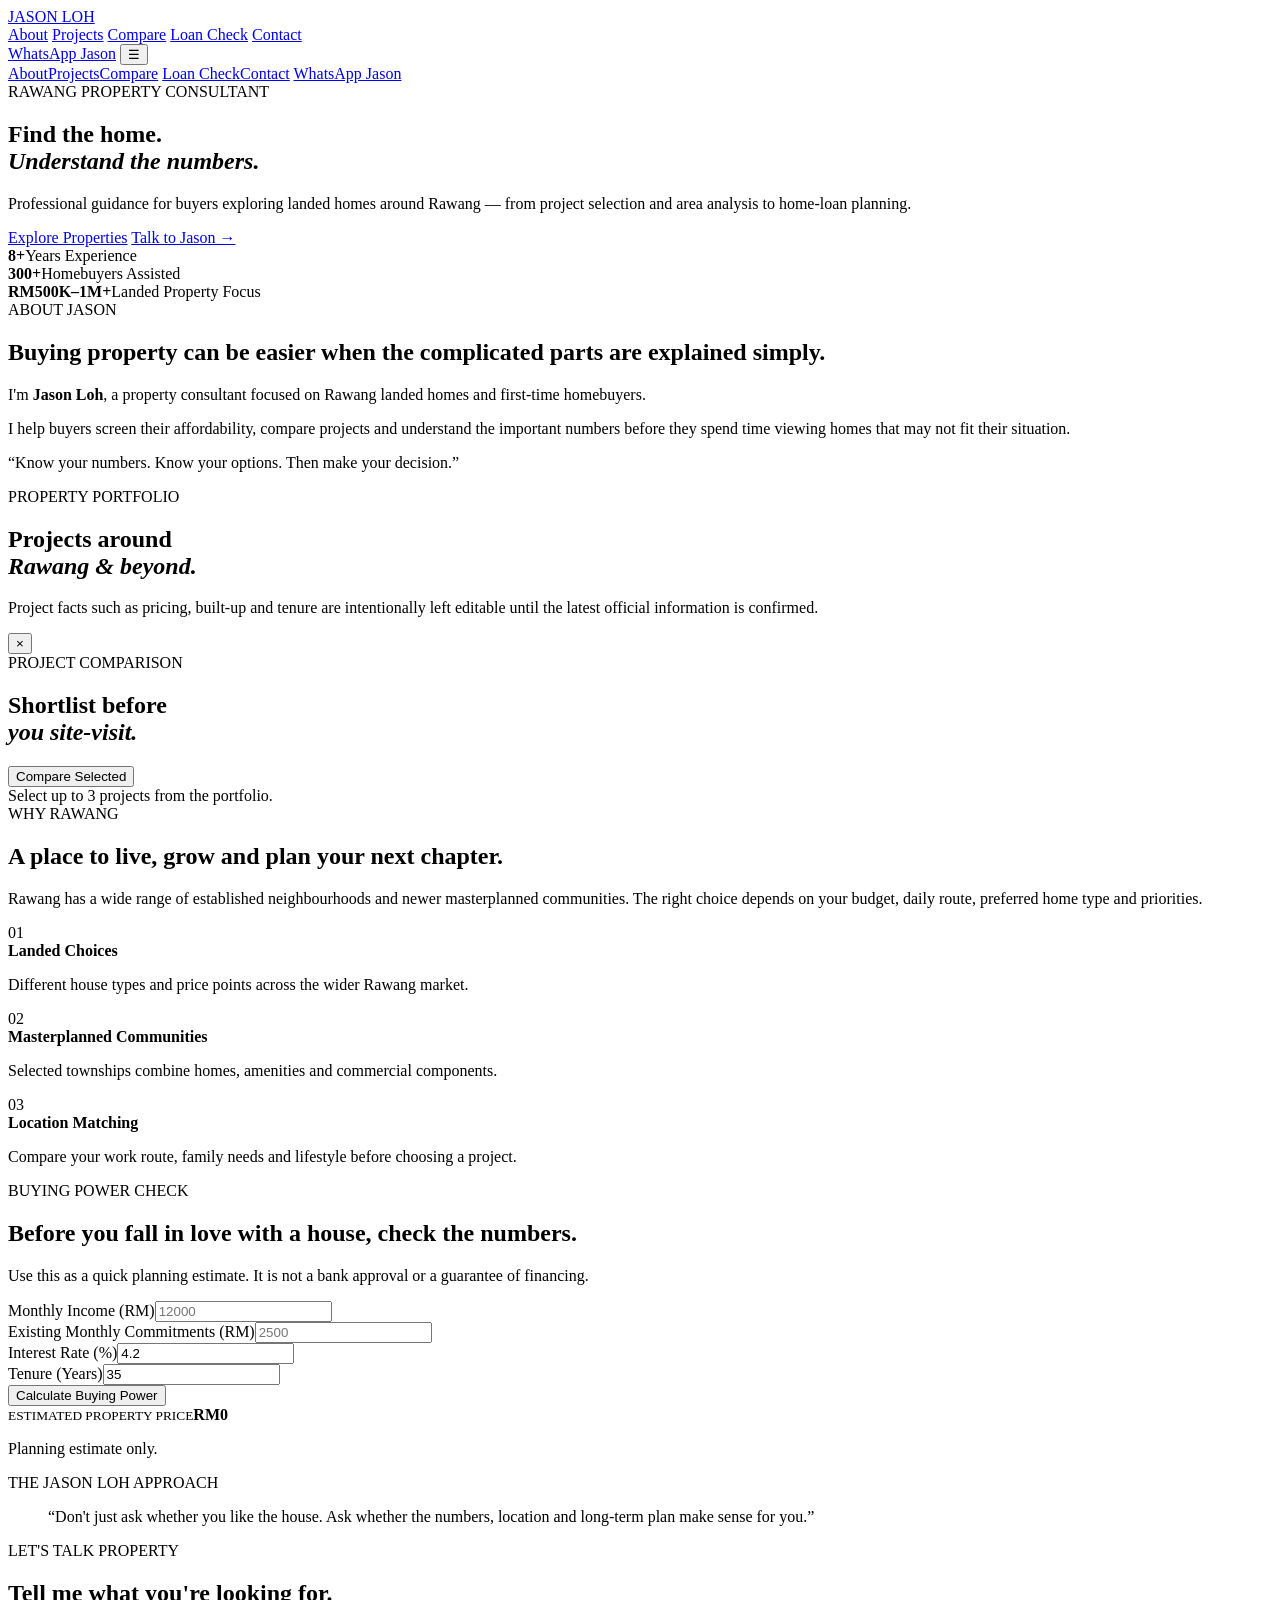
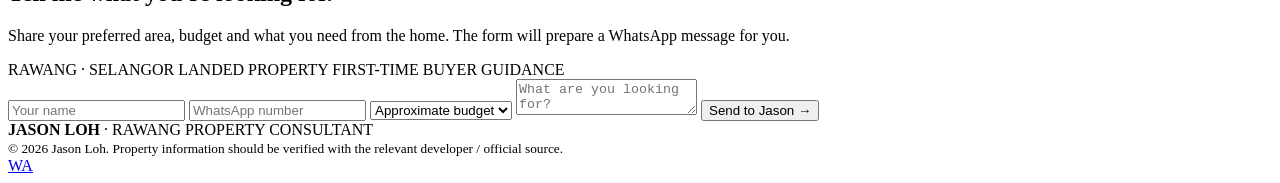
==== index.html @ 3b4d14d6 "Add files via upload" ====
<!DOCTYPE html>
<html lang="en">
<head>
  <meta charset="UTF-8">
  <meta name="viewport" content="width=device-width, initial-scale=1.0">
  <meta name="description" content="Jason Loh — Rawang Property Consultant. Explore landed homes, compare projects and check your estimated buying power.">
  <title>Jason Loh | Rawang Property Consultant</title>
  <link rel="preconnect" href="https://fonts.googleapis.com">
  <link rel="preconnect" href="https://fonts.gstatic.com" crossorigin>
  <link href="https://fonts.googleapis.com/css2?family=DM+Sans:wght@400;500;600;700&family=Playfair+Display:wght@500;600;700&display=swap" rel="stylesheet">
  <link rel="stylesheet" href="css/style.css">
</head>
<body>
<header class="site-header" id="siteHeader">
  <div class="container nav">
    <a class="brand" href="#home">JASON <span>LOH</span></a>
    <nav class="desktop-nav">
      <a href="#about">About</a>
      <a href="#projects">Projects</a>
      <a href="#compare">Compare</a>
      <a href="#loan">Loan Check</a>
      <a href="#contact">Contact</a>
    </nav>
    <a class="nav-whatsapp" data-wa-link href="#">WhatsApp Jason</a>
    <button class="menu-btn" id="menuBtn" aria-label="Open menu">☰</button>
  </div>
  <nav class="mobile-nav" id="mobileNav">
    <a href="#about">About</a><a href="#projects">Projects</a><a href="#compare">Compare</a>
    <a href="#loan">Loan Check</a><a href="#contact">Contact</a>
    <a class="mobile-wa" data-wa-link href="#">WhatsApp Jason</a>
  </nav>
</header>

<main>
<section class="hero" id="home">
  <div class="hero-bg"></div>
  <div class="container hero-inner">
    <div class="hero-copy">
      <div class="eyebrow light">RAWANG PROPERTY CONSULTANT</div>
      <h1>Find the home.<br><em>Understand the numbers.</em></h1>
      <p>Professional guidance for buyers exploring landed homes around Rawang — from project selection and area analysis to home-loan planning.</p>
      <div class="hero-actions">
        <a class="btn btn-light" href="#projects">Explore Properties</a>
        <a class="btn btn-outline-light" data-wa-link href="#">Talk to Jason →</a>
      </div>
      <div class="hero-stats">
        <div><b>8+</b><span>Years Experience</span></div>
        <div><b>300+</b><span>Homebuyers Assisted</span></div>
        <div><b>RM500K–1M+</b><span>Landed Property Focus</span></div>
      </div>
    </div>
  </div>
</section>

<section class="section" id="about">
  <div class="container split">
    <div>
      <div class="eyebrow">ABOUT JASON</div>
      <h2>Buying property can be easier when the complicated parts are explained simply.</h2>
    </div>
    <div class="body-copy">
      <p>I'm <strong>Jason Loh</strong>, a property consultant focused on Rawang landed homes and first-time homebuyers.</p>
      <p>I help buyers screen their affordability, compare projects and understand the important numbers before they spend time viewing homes that may not fit their situation.</p>
      <p class="quote-line">“Know your numbers. Know your options. Then make your decision.”</p>
    </div>
  </div>
</section>

<section class="section dark" id="projects">
  <div class="container">
    <div class="section-top">
      <div>
        <div class="eyebrow muted">PROPERTY PORTFOLIO</div>
        <h2>Projects around<br><em>Rawang & beyond.</em></h2>
      </div>
      <p class="section-note">Project facts such as pricing, built-up and tenure are intentionally left editable until the latest official information is confirmed.</p>
    </div>
    <div class="project-grid" id="projectGrid"></div><div class="project-modal" id="projectModal" aria-hidden="true"><div class="modal-panel"><button class="modal-close" id="modalClose">×</button><div id="modalContent"></div></div></div>
  </div>
</section>

<section class="section compare-section" id="compare">
  <div class="container">
    <div class="section-top">
      <div>
        <div class="eyebrow">PROJECT COMPARISON</div>
        <h2>Shortlist before<br><em>you site-visit.</em></h2>
      </div>
      <button class="btn btn-dark" id="compareBtn">Compare Selected</button>
    </div>
    <div class="selected-hint" id="selectedHint">Select up to 3 projects from the portfolio.</div>
    <div class="compare-table-wrap">
      <table class="compare-table">
        <thead id="compareHead"></thead>
        <tbody id="compareBody"></tbody>
      </table>
    </div>
  </div>
</section>

<section class="section" id="rawang">
  <div class="container split rawang-block">
    <div>
      <div class="eyebrow">WHY RAWANG</div>
      <h2>A place to live, grow and plan your next chapter.</h2>
      <p class="body-copy">Rawang has a wide range of established neighbourhoods and newer masterplanned communities. The right choice depends on your budget, daily route, preferred home type and priorities.</p>
    </div>
    <div class="number-list">
      <div><span>01</span><div><b>Landed Choices</b><p>Different house types and price points across the wider Rawang market.</p></div></div>
      <div><span>02</span><div><b>Masterplanned Communities</b><p>Selected townships combine homes, amenities and commercial components.</p></div></div>
      <div><span>03</span><div><b>Location Matching</b><p>Compare your work route, family needs and lifestyle before choosing a project.</p></div></div>
    </div>
  </div>
</section>

<section class="section beige" id="loan">
  <div class="container split loan-layout">
    <div>
      <div class="eyebrow">BUYING POWER CHECK</div>
      <h2>Before you fall in love with a house, check the numbers.</h2>
      <p class="body-copy">Use this as a quick planning estimate. It is not a bank approval or a guarantee of financing.</p>
    </div>
    <div class="calculator">
      <div class="field"><label>Monthly Income (RM)</label><input id="income" type="number" placeholder="12000"></div>
      <div class="field"><label>Existing Monthly Commitments (RM)</label><input id="commitment" type="number" placeholder="2500"></div>
      <div class="field-row">
        <div class="field"><label>Interest Rate (%)</label><input id="rate" type="number" value="4.2" step="0.1"></div>
        <div class="field"><label>Tenure (Years)</label><input id="tenure" type="number" value="35"></div>
      </div>
      <button class="btn btn-light full" id="calculateBtn">Calculate Buying Power</button>
      <div class="result"><small>ESTIMATED PROPERTY PRICE</small><strong id="loanResult">RM0</strong><p id="loanNote">Planning estimate only.</p></div>
    </div>
  </div>
</section>

<section class="section testimonial">
  <div class="container testimonial-inner">
    <div class="eyebrow muted">THE JASON LOH APPROACH</div>
    <blockquote>“Don't just ask whether you like the house. Ask whether the numbers, location and long-term plan make sense for you.”</blockquote>
  </div>
</section>

<section class="section contact" id="contact">
  <div class="container split">
    <div>
      <div class="eyebrow">LET'S TALK PROPERTY</div>
      <h2>Tell me what you're looking for.</h2>
      <p class="body-copy">Share your preferred area, budget and what you need from the home. The form will prepare a WhatsApp message for you.</p>
      <div class="contact-facts">
        <span>RAWANG · SELANGOR</span>
        <span>LANDED PROPERTY</span>
        <span>FIRST-TIME BUYER GUIDANCE</span>
      </div>
    </div>
    <form class="lead-form" id="leadForm">
      <input id="leadName" required placeholder="Your name">
      <input id="leadPhone" required placeholder="WhatsApp number">
      <select id="leadBudget">
        <option value="">Approximate budget</option>
        <option>RM500K – RM600K</option><option>RM600K – RM750K</option>
        <option>RM750K – RM1M</option><option>RM1M+</option>
      </select>
      <textarea id="leadMessage" placeholder="What are you looking for?"></textarea>
      <button class="btn btn-dark full" type="submit">Send to Jason →</button>
    </form>
  </div>
</section>
</main>

<footer>
  <div class="container footer-row">
    <div><strong>JASON LOH</strong><span> · RAWANG PROPERTY CONSULTANT</span></div>
    <small>© 2026 Jason Loh. Property information should be verified with the relevant developer / official source.</small>
  </div>
</footer>

<a class="floating-wa" data-wa-link href="#" aria-label="WhatsApp Jason">WA</a>
<script src="js/projects.js"></script>
<script src="js/main.js"></script>
</body>
</html>
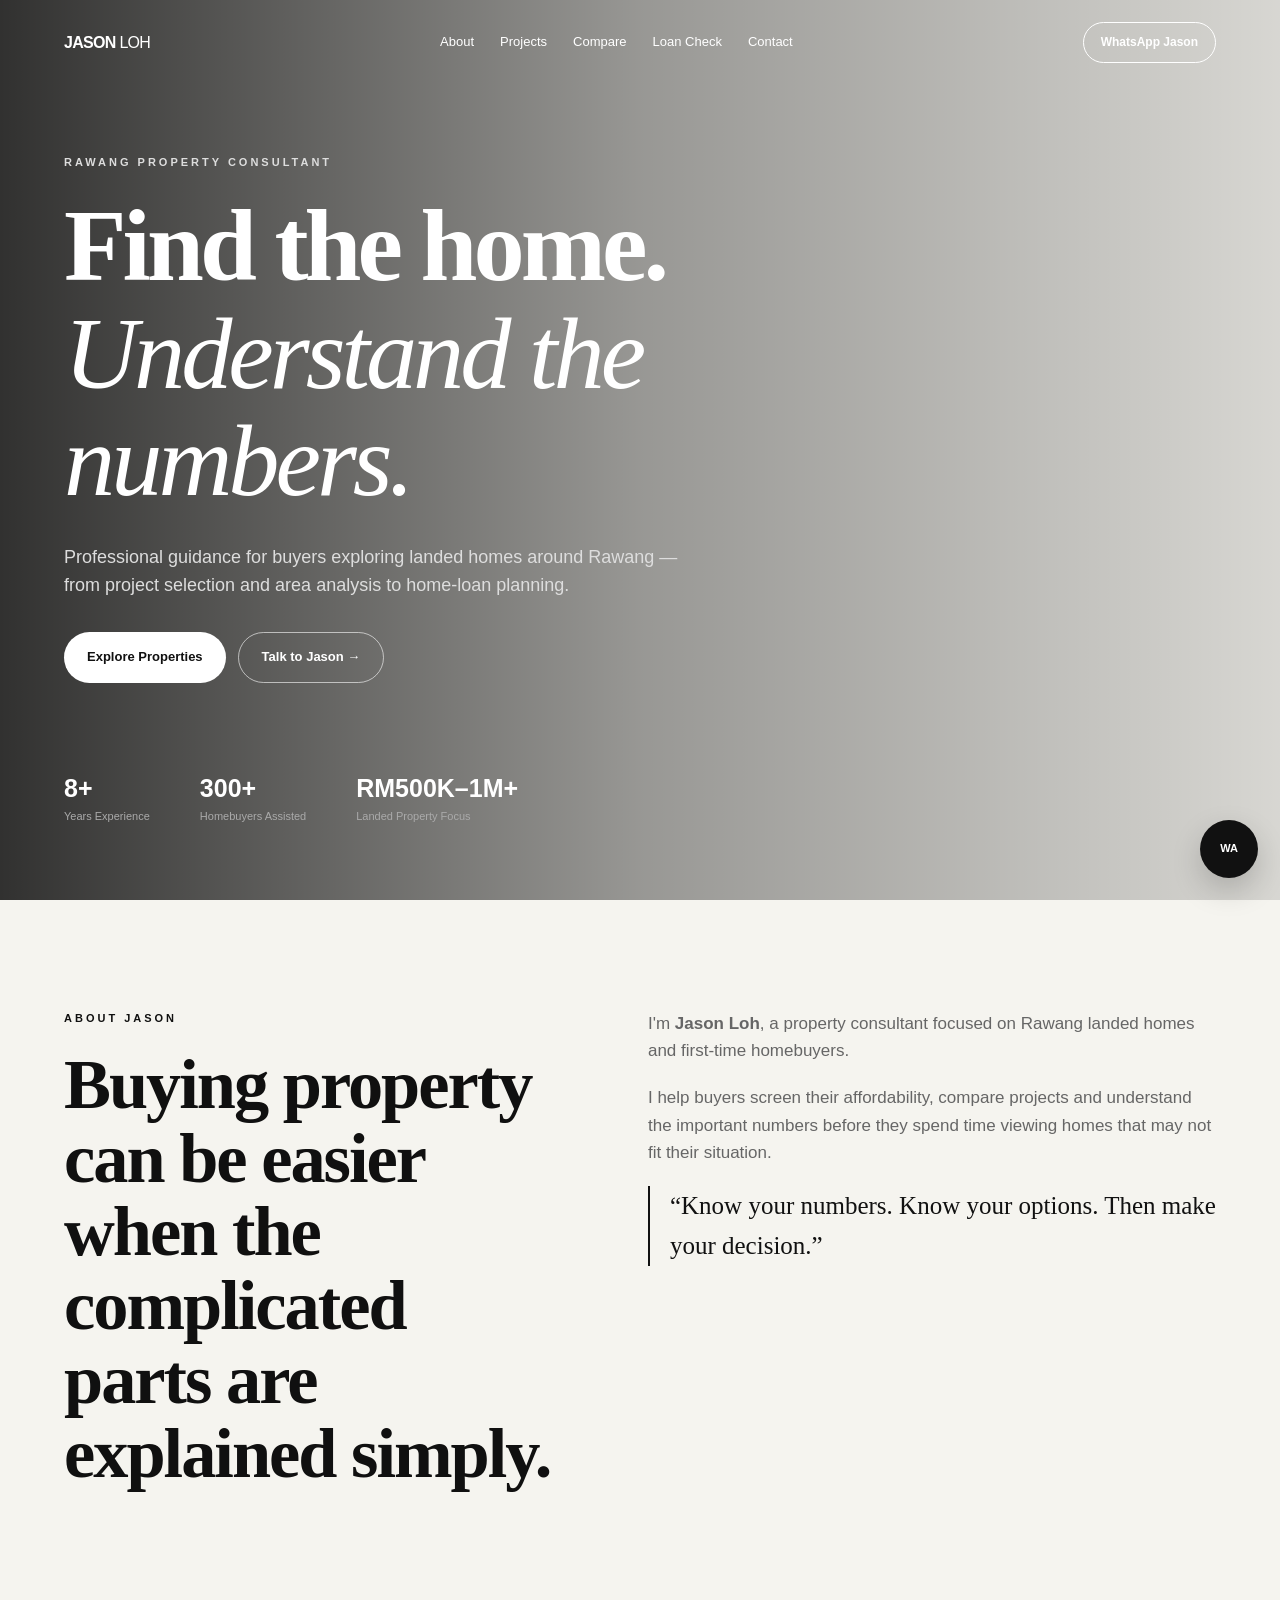
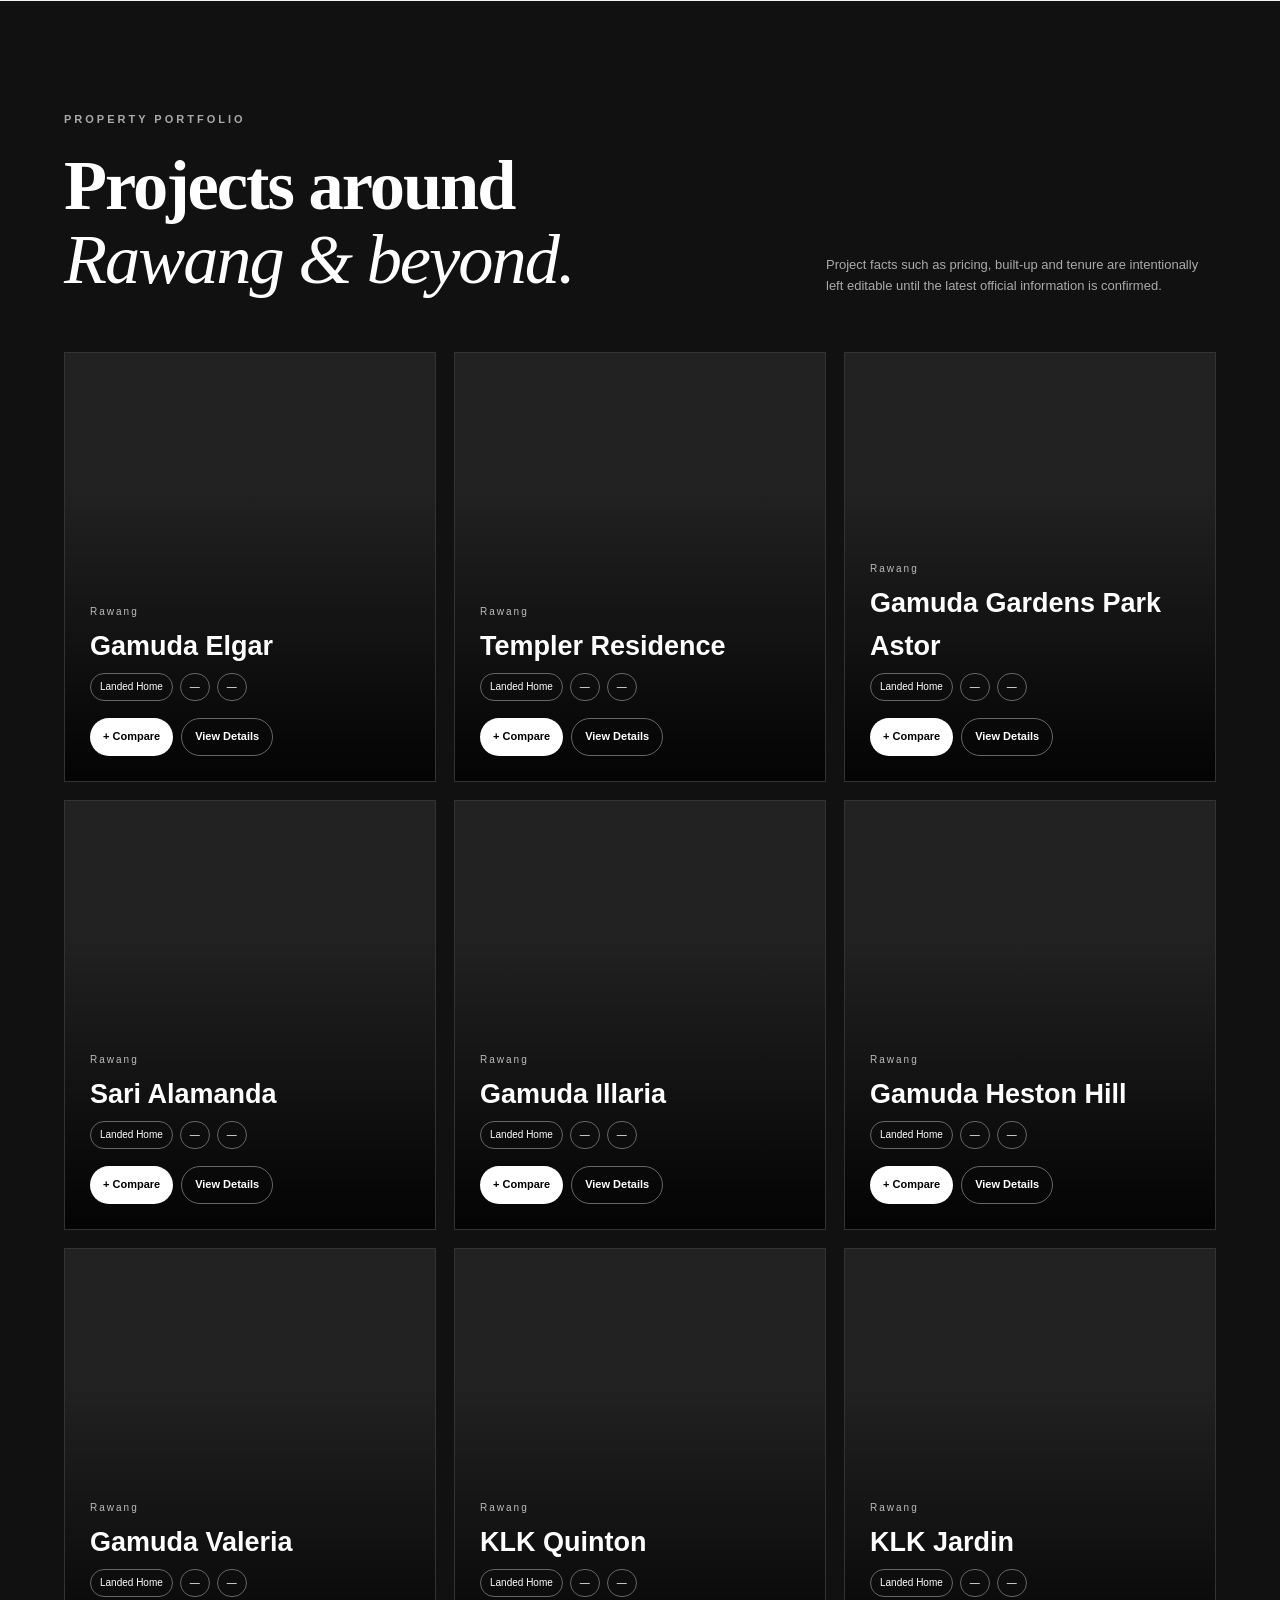
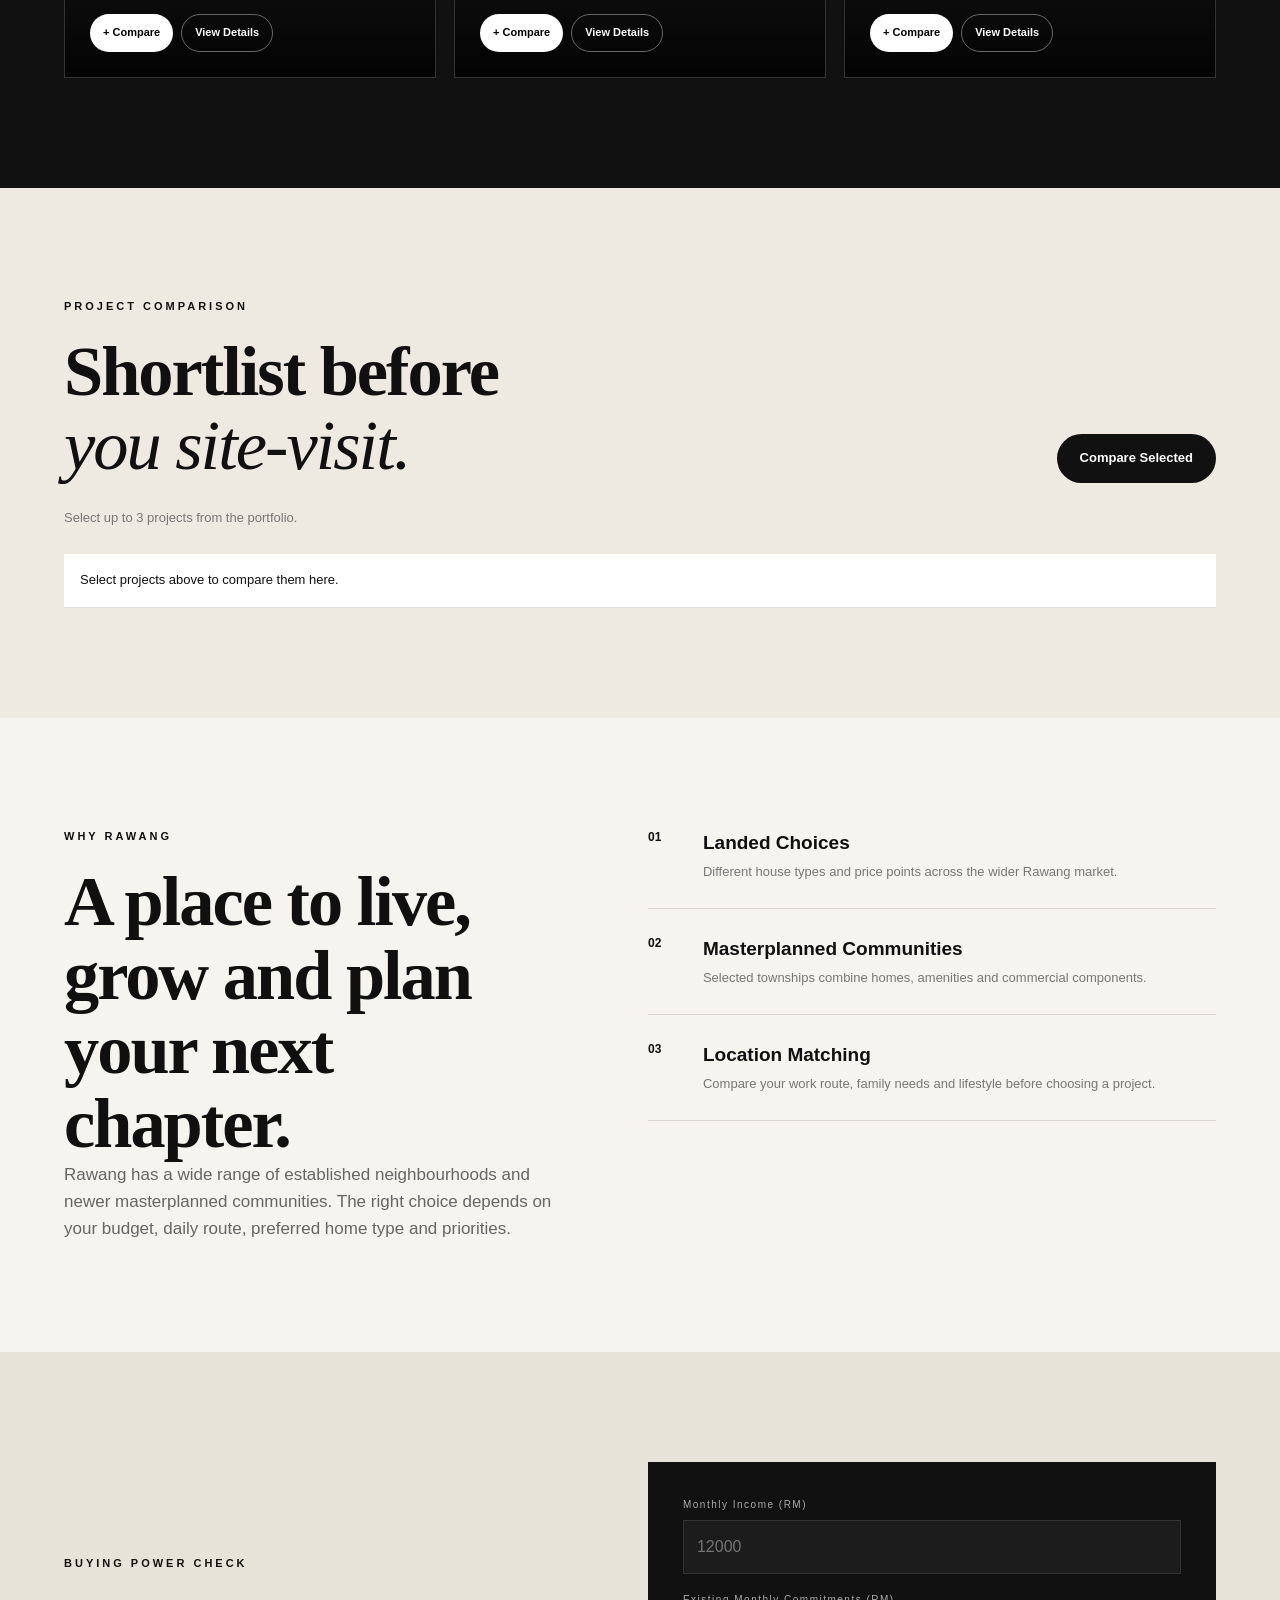
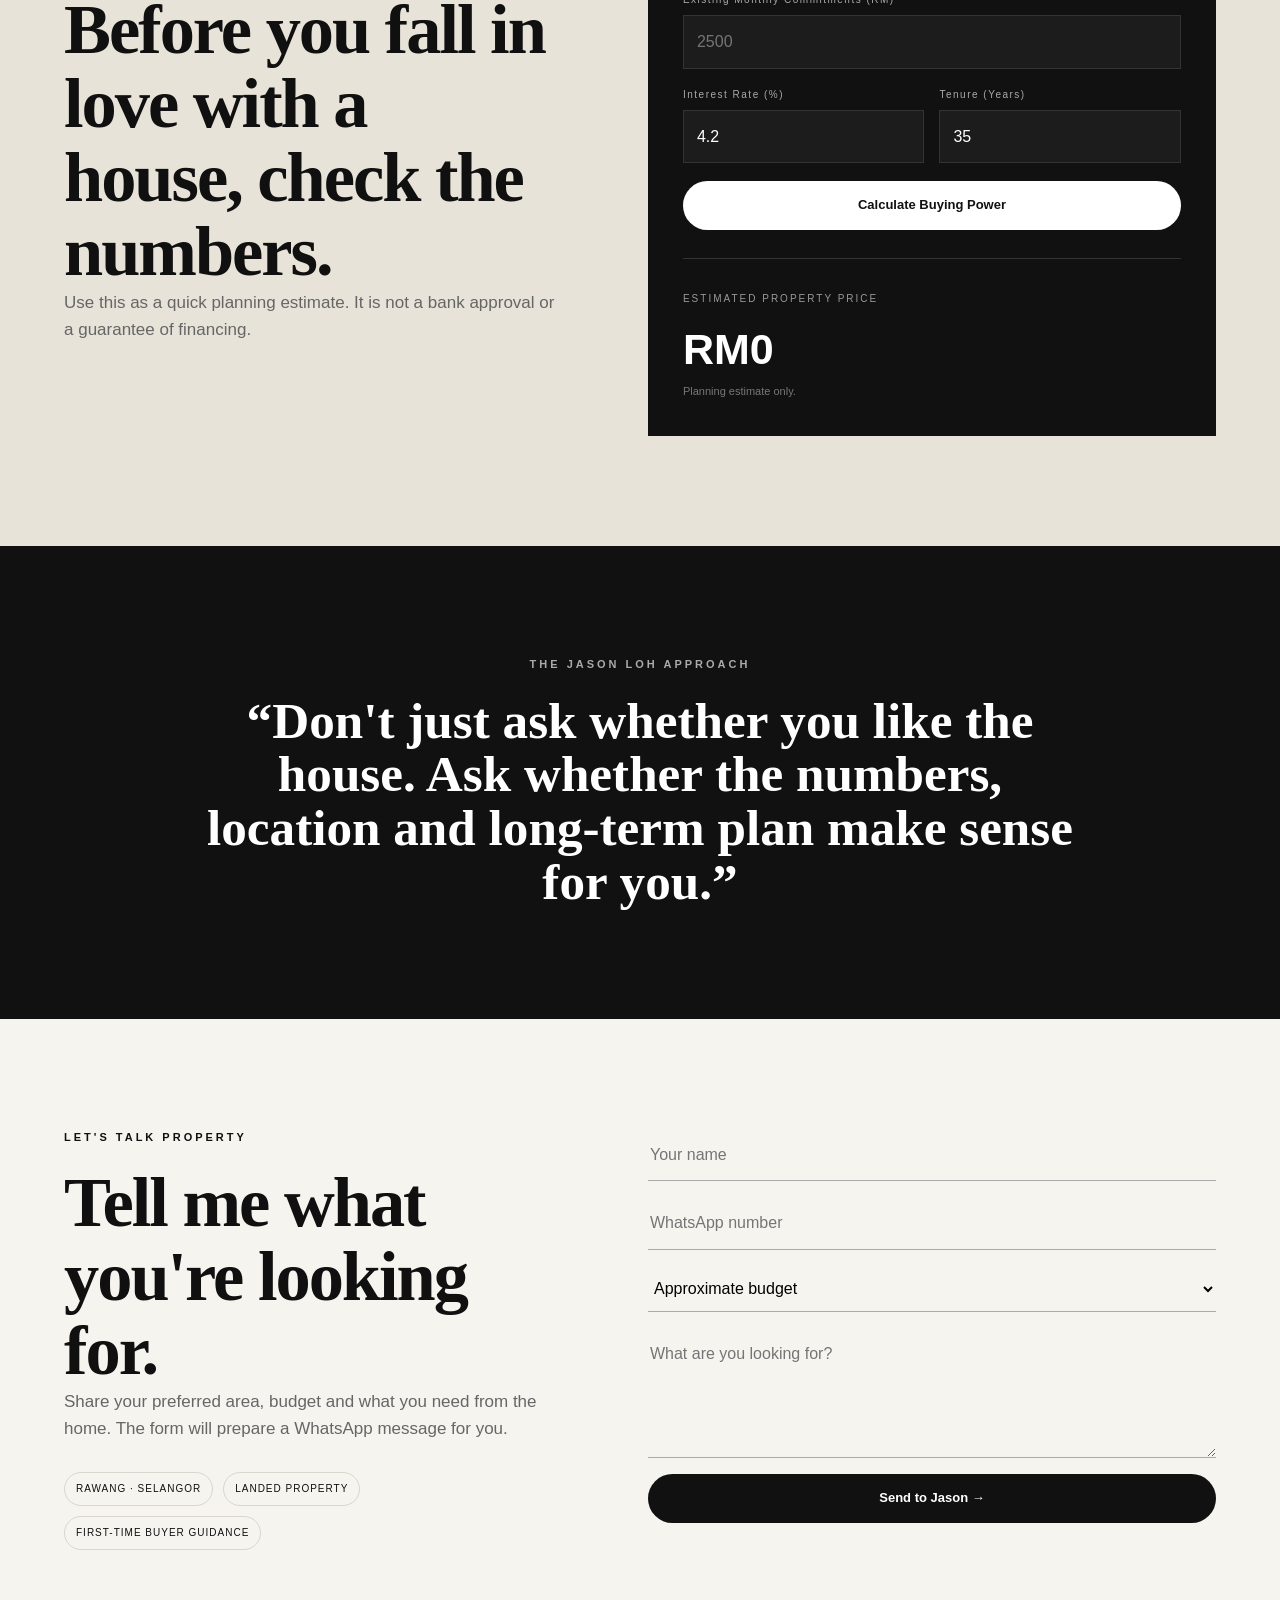
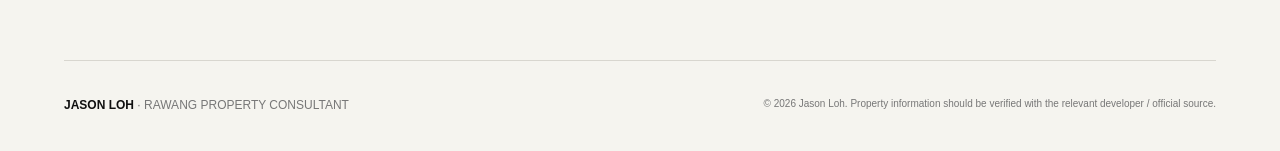
==== commit c2b68ed2: "Polish Rawang landing page navigation and positioning" ====
--- a/index.html
+++ b/index.html
@@ -3,12 +3,12 @@
 <head>
   <meta charset="UTF-8">
   <meta name="viewport" content="width=device-width, initial-scale=1.0">
-  <meta name="description" content="Jason Loh — Rawang Property Consultant. Explore landed homes, compare projects and check your estimated buying power.">
+  <meta name="description" content="Jason Loh — Rawang Property Consultant · Landed Homes · Semi-D · Bungalow. Explore landed homes, compare projects and check your estimated buying power.">
   <title>Jason Loh | Rawang Property Consultant</title>
   <link rel="preconnect" href="https://fonts.googleapis.com">
   <link rel="preconnect" href="https://fonts.gstatic.com" crossorigin>
   <link href="https://fonts.googleapis.com/css2?family=DM+Sans:wght@400;500;600;700&family=Playfair+Display:wght@500;600;700&display=swap" rel="stylesheet">
-  <link rel="stylesheet" href="css/style.css">
+  <link rel="stylesheet" href="style.css">
 </head>
 <body>
 <header class="site-header" id="siteHeader">
@@ -175,7 +175,7 @@
 </footer>
 
 <a class="floating-wa" data-wa-link href="#" aria-label="WhatsApp Jason">WA</a>
-<script src="js/projects.js"></script>
-<script src="js/main.js"></script>
+<script src="projects.js"></script>
+<script src="main.js"></script>
 </body>
 </html>
--- a/style.css
+++ b/style.css
@@ -0,0 +1,6 @@
+
+:root{--ink:#101010;--paper:#f5f4ef;--muted:#777;--line:#d8d6cf;--beige:#e8e3d8;--dark:#101010;--white:#fff}
+*{box-sizing:border-box;margin:0;padding:0}html{scroll-behavior:smooth}body{font-family:"DM Sans",sans-serif;background:var(--paper);color:var(--ink);line-height:1.6}a{text-decoration:none;color:inherit}button,input,textarea,select{font:inherit}button{cursor:pointer}.container{width:min(1180px,90%);margin:auto}.section{padding:110px 0}.eyebrow{font-size:11px;font-weight:700;letter-spacing:3px;margin-bottom:20px}.eyebrow.light{color:#ddd}.eyebrow.muted{color:#aaa}h1,h2,blockquote{font-family:"Playfair Display",serif;font-weight:600;line-height:1.05}h2{font-size:clamp(44px,5.5vw,76px);letter-spacing:-2px}em{font-weight:500}.body-copy{max-width:610px;color:#666;font-size:17px}.body-copy p{margin-bottom:20px}.quote-line{font-family:"Playfair Display",serif;font-size:25px;color:#111;border-left:2px solid #111;padding-left:20px}.site-header{position:fixed;z-index:50;top:0;left:0;width:100%;padding:22px 0;color:#fff;transition:.3s}.site-header.scrolled{background:rgba(245,244,239,.94);color:#111;backdrop-filter:blur(14px);padding:14px 0;border-bottom:1px solid var(--line)}.nav{display:flex;align-items:center;justify-content:space-between;gap:25px}.brand{font-weight:800;letter-spacing:-.7px}.brand span{font-weight:400}.desktop-nav{display:flex;gap:26px;font-size:13px}.desktop-nav a:hover{opacity:.55}.nav-whatsapp{border:1px solid currentColor;border-radius:100px;padding:10px 17px;font-size:12px;font-weight:700}.menu-btn{display:none;border:0;background:none;color:inherit;font-size:24px}.mobile-nav{display:none}.hero{min-height:100vh;position:relative;display:flex;align-items:center;color:#fff;overflow:hidden}.hero-bg{position:absolute;inset:0;background:linear-gradient(90deg,rgba(0,0,0,.8),rgba(0,0,0,.38),rgba(0,0,0,.12)),url("https://images.unsplash.com/photo-1600607687939-ce8a6c25118c?auto=format&fit=crop&w=2200&q=85") center/cover}.hero-inner{position:relative;z-index:1}.hero-copy{max-width:800px;padding-top:80px}.hero h1{font-size:clamp(55px,8vw,105px);letter-spacing:-4px;margin-bottom:28px}.hero p{max-width:620px;font-size:18px;color:#ddd;margin-bottom:32px}.hero-actions{display:flex;gap:12px;flex-wrap:wrap}.btn{display:inline-flex;align-items:center;justify-content:center;border:0;border-radius:100px;padding:14px 23px;font-weight:700;font-size:13px;transition:.25s}.btn:hover{transform:translateY(-2px)}.btn-dark{background:#111;color:#fff}.btn-light{background:#fff;color:#111}.btn-outline-light{border:1px solid rgba(255,255,255,.6);color:#fff;background:transparent}.full{width:100%}.hero-stats{display:flex;gap:50px;margin-top:85px}.hero-stats div{display:flex;flex-direction:column}.hero-stats b{font-size:25px}.hero-stats span{font-size:11px;color:#aaa}.split{display:grid;grid-template-columns:1fr 1.15fr;gap:90px;align-items:start}.section-top{display:flex;justify-content:space-between;align-items:end;gap:50px;margin-bottom:55px}.section-note{max-width:390px;color:#aaa;font-size:13px}.dark{background:#111;color:#fff}.project-grid{display:grid;grid-template-columns:repeat(3,1fr);gap:18px}.project-card{min-height:430px;position:relative;overflow:hidden;background:#222;border:1px solid #333}.project-image{position:absolute;inset:0;background-size:cover;background-position:center;transition:.6s}.project-card:hover .project-image{transform:scale(1.05)}.project-card:after{content:"";position:absolute;inset:0;background:linear-gradient(transparent 30%,rgba(0,0,0,.9))}.project-info{position:absolute;z-index:2;left:25px;right:25px;bottom:25px}.project-kicker{font-size:10px;letter-spacing:2px;color:#bbb}.project-info h3{font-size:27px;margin:5px 0}.project-meta{display:flex;gap:7px;flex-wrap:wrap}.project-meta span{border:1px solid #666;border-radius:100px;padding:5px 9px;font-size:10px}.project-actions{display:flex;gap:8px;margin-top:17px}.project-actions button{background:#fff;border:0;border-radius:100px;padding:9px 13px;font-size:11px;font-weight:700}.project-actions .ghost{background:transparent;color:#fff;border:1px solid #666}.compare-section{background:#eeeae2}.selected-hint{color:#777;font-size:13px;margin:-30px 0 25px}.compare-table-wrap{overflow:auto}.compare-table{width:100%;border-collapse:collapse;min-width:650px;background:#fff}.compare-table th,.compare-table td{text-align:left;padding:16px;border-bottom:1px solid #ddd;font-size:13px}.compare-table th{font-weight:700}.number-list{display:grid;gap:25px}.number-list>div{display:grid;grid-template-columns:40px 1fr;gap:15px;padding-bottom:25px;border-bottom:1px solid var(--line)}.number-list span{font-size:12px;font-weight:700}.number-list b{font-size:19px}.number-list p{color:#777;font-size:13px;margin-top:4px}.beige{background:var(--beige)}.loan-layout{align-items:center}.calculator{background:#111;color:#fff;padding:35px}.field{margin-bottom:18px;flex:1}.field label{display:block;color:#aaa;font-size:10px;letter-spacing:1.5px;margin-bottom:7px}.field input,.lead-form input,.lead-form textarea,.lead-form select{width:100%;background:transparent;border:0;border-bottom:1px solid #aaa;padding:13px 2px;outline:0}.calculator .field input{background:#1c1c1c;color:#fff;border:1px solid #333;padding:13px}.field-row{display:flex;gap:15px}.result{margin-top:28px;padding-top:25px;border-top:1px solid #333}.result small{color:#999;font-size:10px;letter-spacing:2px}.result strong{display:block;font-size:43px;margin-top:5px}.result p{font-size:11px;color:#777}.testimonial{background:#111;color:#fff;text-align:center}.testimonial-inner{max-width:900px}.testimonial blockquote{font-size:clamp(31px,4vw,55px)}.contact-facts{display:flex;gap:10px;flex-wrap:wrap;margin-top:30px}.contact-facts span{font-size:10px;letter-spacing:1px;border:1px solid var(--line);padding:8px 11px;border-radius:100px}.lead-form{display:grid;gap:16px}.lead-form textarea{min-height:130px;resize:vertical}.footer-row{padding:35px 0;display:flex;justify-content:space-between;gap:30px;border-top:1px solid var(--line);font-size:12px}.footer-row span,.footer-row small{color:#777}.floating-wa{position:fixed;right:22px;bottom:22px;width:58px;height:58px;border-radius:50%;display:flex;align-items:center;justify-content:center;background:#111;color:#fff;font-size:11px;font-weight:800;z-index:40;box-shadow:0 12px 30px rgba(0,0,0,.18)}
+@media(max-width:850px){.section{padding:75px 0}.desktop-nav,.nav-whatsapp{display:none}.menu-btn{display:block}.mobile-nav.open{display:flex;position:absolute;top:65px;left:0;width:100%;padding:20px 5%;background:#111;flex-direction:column;gap:18px}.site-header.scrolled .mobile-nav.open{background:var(--paper)}.split{grid-template-columns:1fr;gap:45px}.project-grid{grid-template-columns:1fr}.section-top{display:block}.section-note{margin-top:20px}.hero h1{font-size:59px;letter-spacing:-2px}.hero-stats{gap:22px;margin-top:60px;flex-wrap:wrap}.hero-stats b{font-size:20px}.hero-stats span{font-size:10px}.field-row{flex-direction:column;gap:0}.footer-row{flex-direction:column}.project-card{min-height:400px}}
+
+.project-modal{display:none;position:fixed;inset:0;background:rgba(0,0,0,.72);z-index:100;padding:30px;overflow:auto}.project-modal.open{display:flex;align-items:center;justify-content:center}.modal-panel{position:relative;background:#f5f4ef;color:#111;width:min(850px,100%);padding:42px;max-height:90vh;overflow:auto}.modal-close{position:absolute;right:18px;top:12px;border:0;background:none;font-size:34px}.modal-kicker{font-size:10px;letter-spacing:2px;color:#777}.modal-panel h3{font-family:"Playfair Display",serif;font-size:48px;line-height:1.05;margin:7px 0 20px}.modal-source{white-space:pre-wrap;background:#fff;border:1px solid #ddd;padding:18px;font-size:12px;color:#555;margin:20px 0}.modal-note{font-size:12px;color:#777}
